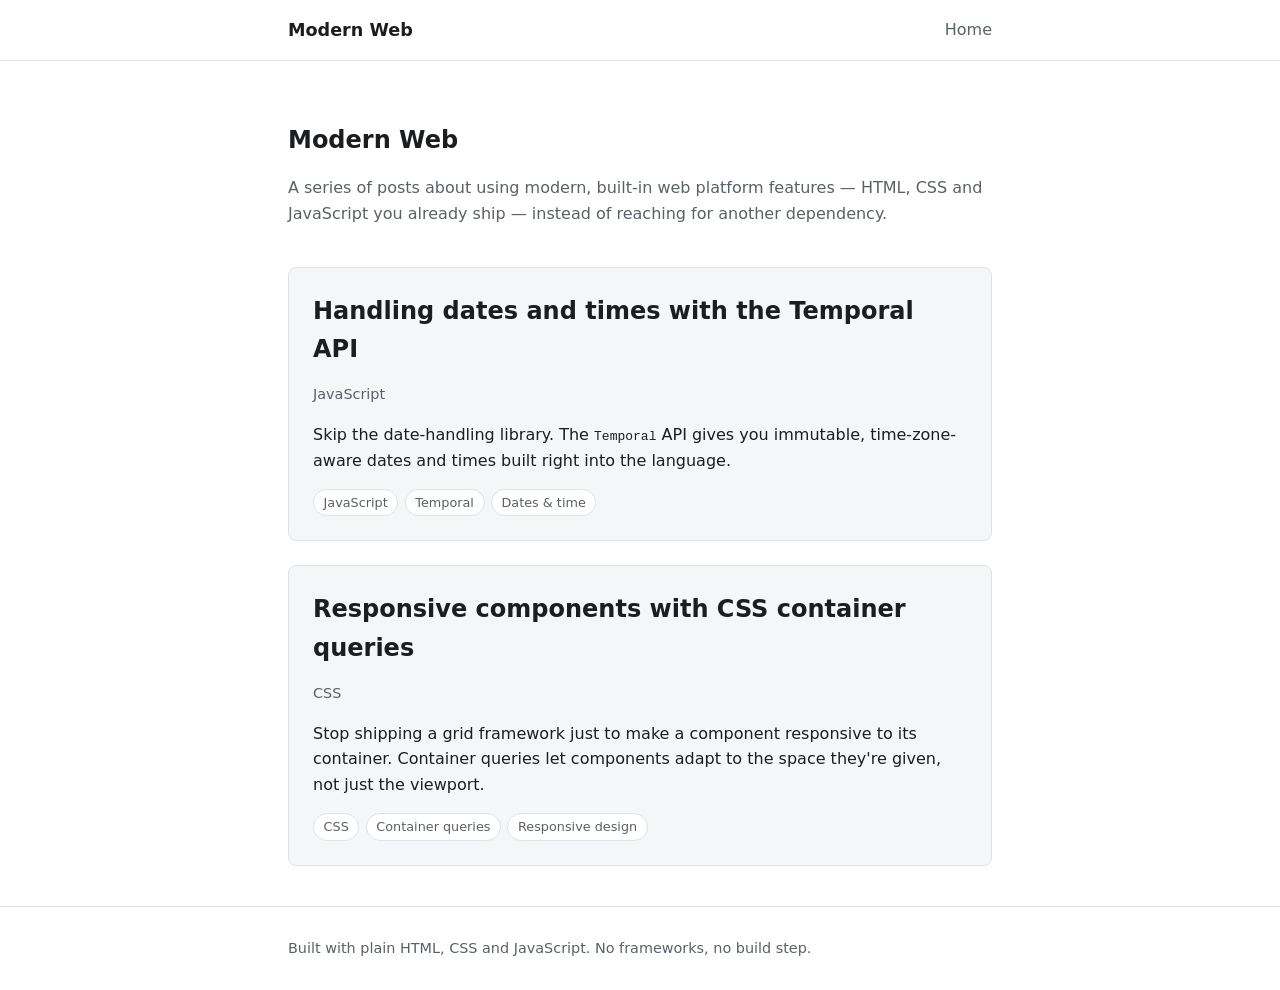
==== index.html @ 803cccfb "Add modern-web blog site with Temporal API and container queries posts Co-authored-by: thomas-oestda" ====
<!doctype html>
<html lang="en">
<head>
  <meta charset="utf-8">
  <meta name="viewport" content="width=device-width, initial-scale=1">
  <title>Modern Web — using the platform instead of dependencies</title>
  <meta name="description" content="A blog about using modern, built-in web platform features instead of adding extra dependencies to your projects.">
  <link rel="stylesheet" href="css/style.css">
</head>
<body>
  <header class="site-header">
    <nav class="site-nav">
      <a class="site-nav__brand" href="index.html">Modern Web</a>
      <ul class="site-nav__links">
        <li><a href="index.html">Home</a></li>
      </ul>
    </nav>
  </header>

  <main>
    <section class="page-intro">
      <h1>Modern Web</h1>
      <p>
        A series of posts about using modern, built-in web platform features —
        HTML, CSS and JavaScript you already ship — instead of reaching for
        another dependency.
      </p>
    </section>

    <ul class="post-list">
      <li class="post-card">
        <h2><a href="posts/temporal-api-for-dates.html">Handling dates and times with the Temporal API</a></h2>
        <p class="post-card__meta">JavaScript</p>
        <p>
          Skip the date-handling library. The <code>Temporal</code> API gives
          you immutable, time-zone-aware dates and times built right into the
          language.
        </p>
        <ul class="tag-list">
          <li>JavaScript</li>
          <li>Temporal</li>
          <li>Dates &amp; time</li>
        </ul>
      </li>
      <li class="post-card">
        <h2><a href="posts/container-queries.html">Responsive components with CSS container queries</a></h2>
        <p class="post-card__meta">CSS</p>
        <p>
          Stop shipping a grid framework just to make a component responsive
          to its container. Container queries let components adapt to the
          space they're given, not just the viewport.
        </p>
        <ul class="tag-list">
          <li>CSS</li>
          <li>Container queries</li>
          <li>Responsive design</li>
        </ul>
      </li>
    </ul>
  </main>

  <footer class="site-footer">
    <div>
      <p>Built with plain HTML, CSS and JavaScript. No frameworks, no build step.</p>
    </div>
  </footer>

  <script src="js/main.js"></script>
</body>
</html>
---- css/style.css ----
/* ==========================================================================
   Modern Web — shared styles
   Plain CSS only. No preprocessor, no framework.
   ========================================================================== */

:root {
  color-scheme: light dark;

  --color-bg: #ffffff;
  --color-surface: #f5f6f8;
  --color-text: #1b1d1f;
  --color-text-muted: #5b6067;
  --color-accent: #2a6df4;
  --color-border: #dfe2e6;

  --max-width: 46rem;
  --radius: 0.5rem;
  --space-1: 0.5rem;
  --space-2: 1rem;
  --space-3: 1.5rem;
  --space-4: 2.5rem;

  font-size: 100%;
}

@media (prefers-color-scheme: dark) {
  :root {
    --color-bg: #14161a;
    --color-surface: #1e2126;
    --color-text: #e7e9ec;
    --color-text-muted: #a3a9b2;
    --color-accent: #6ea2ff;
    --color-border: #2c3037;
  }
}

* {
  box-sizing: border-box;
}

html {
  color-scheme: light dark;
}

body {
  margin: 0;
  font-family: system-ui, -apple-system, "Segoe UI", Roboto, sans-serif;
  line-height: 1.6;
  color: var(--color-text);
  background-color: var(--color-bg);
}

a {
  color: var(--color-accent);
}

.site-header {
  border-bottom: 1px solid var(--color-border);
}

.site-nav {
  max-width: var(--max-width);
  margin: 0 auto;
  padding: var(--space-2);
  display: flex;
  align-items: center;
  justify-content: space-between;
  gap: var(--space-2);
}

.site-nav__brand {
  font-weight: 700;
  font-size: 1.1rem;
  text-decoration: none;
  color: var(--color-text);
}

.site-nav__links {
  display: flex;
  gap: var(--space-2);
  list-style: none;
  margin: 0;
  padding: 0;
}

.site-nav__links a {
  text-decoration: none;
  color: var(--color-text-muted);
}

.site-nav__links a:hover,
.site-nav__links a:focus-visible {
  color: var(--color-accent);
}

main {
  max-width: var(--max-width);
  margin: 0 auto;
  padding: var(--space-4) var(--space-2);
}

.page-intro {
  margin-bottom: var(--space-4);
}

.page-intro h1 {
  margin-bottom: var(--space-1);
}

.page-intro p {
  color: var(--color-text-muted);
}

.post-list {
  display: grid;
  gap: var(--space-3);
  list-style: none;
  margin: 0;
  padding: 0;
}

.post-card {
  border: 1px solid var(--color-border);
  border-radius: var(--radius);
  padding: var(--space-3);
  background-color: var(--color-surface);
}

.post-card h2 {
  margin-top: 0;
  margin-bottom: var(--space-1);
}

.post-card h2 a {
  text-decoration: none;
  color: var(--color-text);
}

.post-card h2 a:hover,
.post-card h2 a:focus-visible {
  color: var(--color-accent);
}

.post-card__meta {
  color: var(--color-text-muted);
  font-size: 0.9rem;
  margin-bottom: var(--space-1);
}

.tag-list {
  display: flex;
  flex-wrap: wrap;
  gap: 0.4rem;
  list-style: none;
  margin: var(--space-1) 0 0;
  padding: 0;
}

.tag-list li {
  background-color: var(--color-bg);
  border: 1px solid var(--color-border);
  border-radius: 999px;
  padding: 0.15rem 0.6rem;
  font-size: 0.8rem;
  color: var(--color-text-muted);
}

.post h1 {
  margin-bottom: var(--space-1);
}

.post-meta {
  color: var(--color-text-muted);
  font-size: 0.9rem;
  margin-bottom: var(--space-3);
}

.post pre {
  background-color: var(--color-surface);
  border: 1px solid var(--color-border);
  border-radius: var(--radius);
  padding: var(--space-2);
  overflow-x: auto;
}

.post code {
  font-family: "SFMono-Regular", Consolas, "Liberation Mono", Menlo, monospace;
  font-size: 0.9em;
}

.post :not(pre) > code {
  background-color: var(--color-surface);
  border-radius: 0.25rem;
  padding: 0.1rem 0.35rem;
}

.demo {
  border: 1px dashed var(--color-border);
  border-radius: var(--radius);
  padding: var(--space-3);
  margin: var(--space-3) 0;
  background-color: var(--color-surface);
}

.demo h2 {
  margin-top: 0;
}

.demo__output {
  font-weight: 600;
}

.demo__note {
  color: var(--color-text-muted);
  font-size: 0.9rem;
}

.back-link {
  display: inline-block;
  margin-top: var(--space-4);
}

.site-footer {
  border-top: 1px solid var(--color-border);
  color: var(--color-text-muted);
  font-size: 0.9rem;
}

.site-footer div {
  max-width: var(--max-width);
  margin: 0 auto;
  padding: var(--space-2);
}

/* ---- Container queries demo ------------------------------------------- */

.resizable-container {
  container-type: inline-size;
  container-name: demo-card;
  resize: horizontal;
  overflow: auto;
  min-width: 12rem;
  max-width: 100%;
  border: 1px solid var(--color-border);
  border-radius: var(--radius);
}

.demo-card {
  display: flex;
  flex-direction: column;
  gap: var(--space-1);
  padding: var(--space-2);
}

.demo-card__badge {
  align-self: flex-start;
  background-color: var(--color-accent);
  color: var(--color-bg);
  border-radius: 999px;
  padding: 0.1rem 0.6rem;
  font-size: 0.8rem;
}

/* Narrow layout is the default (mobile-first). */
@container demo-card (min-width: 420px) {
  .demo-card {
    flex-direction: row;
    align-items: center;
    justify-content: space-between;
  }
}

@container demo-card (min-width: 420px) {
  .demo-card__badge {
    align-self: center;
  }
}
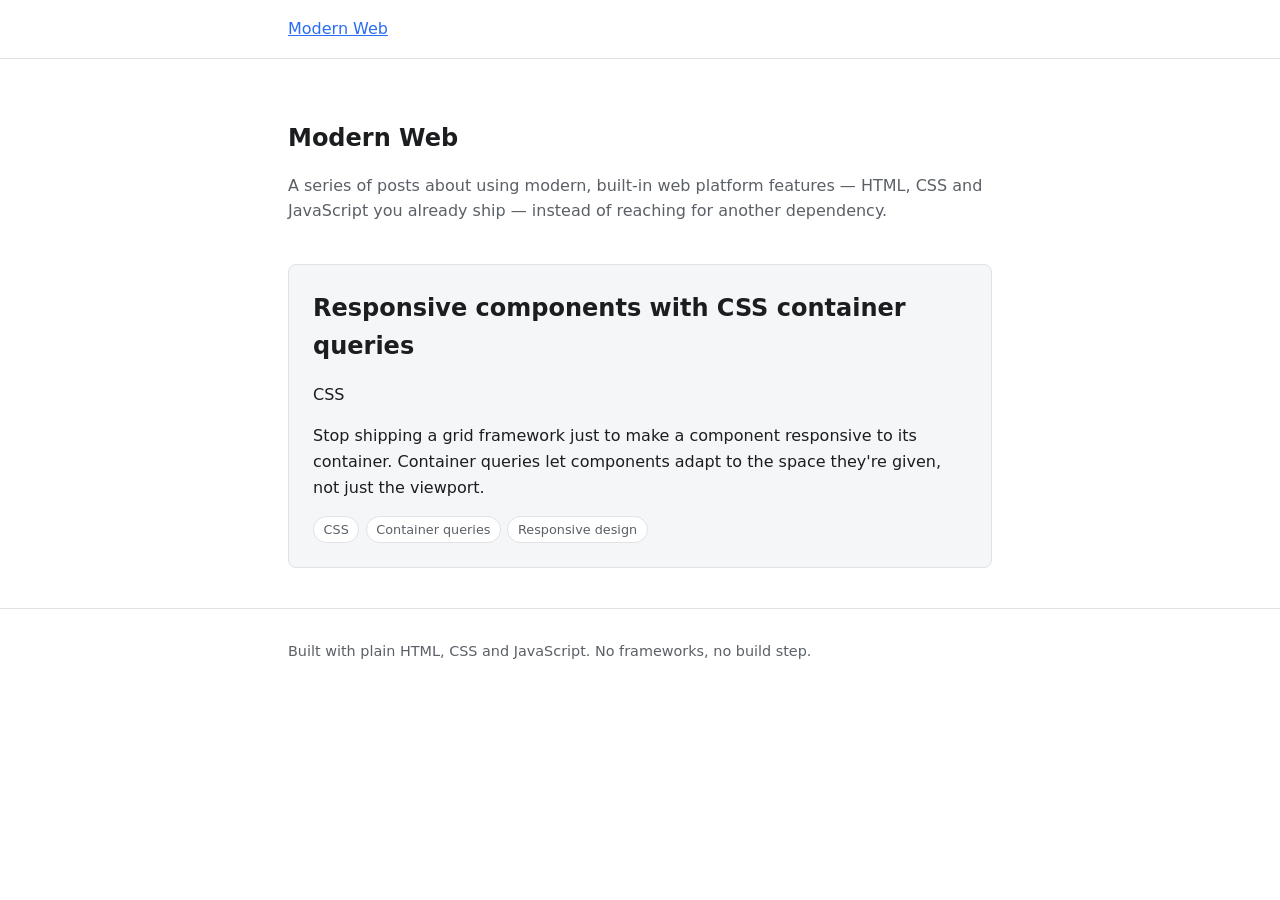
==== commit 7c14cff0: "Refactor HTML structure and CSS styles; remove unused JavaScript files" ====
--- a/index.html
+++ b/index.html
@@ -1,70 +1,61 @@
 <!doctype html>
 <html lang="en">
-<head>
-  <meta charset="utf-8">
-  <meta name="viewport" content="width=device-width, initial-scale=1">
-  <title>Modern Web — using the platform instead of dependencies</title>
-  <meta name="description" content="A blog about using modern, built-in web platform features instead of adding extra dependencies to your projects.">
-  <link rel="stylesheet" href="css/style.css">
-</head>
-<body>
-  <header class="site-header">
-    <nav class="site-nav">
-      <a class="site-nav__brand" href="index.html">Modern Web</a>
-      <ul class="site-nav__links">
-        <li><a href="index.html">Home</a></li>
+  <head>
+    <meta charset="utf-8" />
+    <meta name="viewport" content="width=device-width, initial-scale=1" />
+    <title>Modern Web</title>
+    <meta
+      name="description"
+      content="A blog about using modern, built-in web platform features."
+    />
+    <link rel="stylesheet" href="css/style.css" />
+  </head>
+  <body>
+    <header class="site-header">
+      <nav class="site-nav">
+        <a class="site-nav__brand" href="index.html">Modern Web</a>
+      </nav>
+    </header>
+
+    <main>
+      <section class="page-intro">
+        <h1>Modern Web</h1>
+        <p>
+          A series of posts about using modern, built-in web platform features —
+          HTML, CSS and JavaScript you already ship — instead of reaching for
+          another dependency.
+        </p>
+      </section>
+
+      <ul class="post-list">
+        <li class="post-card">
+          <h2>
+            <a href="posts/container-queries.html"
+              >Responsive components with CSS container queries</a
+            >
+          </h2>
+          <p class="post-card__meta">CSS</p>
+          <p>
+            Stop shipping a grid framework just to make a component responsive
+            to its container. Container queries let components adapt to the
+            space they're given, not just the viewport.
+          </p>
+          <ul class="tag-list">
+            <li>CSS</li>
+            <li>Container queries</li>
+            <li>Responsive design</li>
+          </ul>
+        </li>
       </ul>
-    </nav>
-  </header>
+    </main>
 
-  <main>
-    <section class="page-intro">
-      <h1>Modern Web</h1>
-      <p>
-        A series of posts about using modern, built-in web platform features —
-        HTML, CSS and JavaScript you already ship — instead of reaching for
-        another dependency.
-      </p>
-    </section>
-
-    <ul class="post-list">
-      <li class="post-card">
-        <h2><a href="posts/temporal-api-for-dates.html">Handling dates and times with the Temporal API</a></h2>
-        <p class="post-card__meta">JavaScript</p>
+    <footer class="site-footer">
+      <div>
         <p>
-          Skip the date-handling library. The <code>Temporal</code> API gives
-          you immutable, time-zone-aware dates and times built right into the
-          language.
+          Built with plain HTML, CSS and JavaScript. No frameworks, no build
+          step.
         </p>
-        <ul class="tag-list">
-          <li>JavaScript</li>
-          <li>Temporal</li>
-          <li>Dates &amp; time</li>
-        </ul>
-      </li>
-      <li class="post-card">
-        <h2><a href="posts/container-queries.html">Responsive components with CSS container queries</a></h2>
-        <p class="post-card__meta">CSS</p>
-        <p>
-          Stop shipping a grid framework just to make a component responsive
-          to its container. Container queries let components adapt to the
-          space they're given, not just the viewport.
-        </p>
-        <ul class="tag-list">
-          <li>CSS</li>
-          <li>Container queries</li>
-          <li>Responsive design</li>
-        </ul>
-      </li>
-    </ul>
-  </main>
-
-  <footer class="site-footer">
-    <div>
-      <p>Built with plain HTML, CSS and JavaScript. No frameworks, no build step.</p>
-    </div>
-  </footer>
-
-  <script src="js/main.js"></script>
-</body>
+      </div>
+    </footer>
+  </body>
 </html>
--- a/css/style.css
+++ b/css/style.css
@@ -44,7 +44,12 @@
 
 body {
   margin: 0;
-  font-family: system-ui, -apple-system, "Segoe UI", Roboto, sans-serif;
+  font-family:
+    system-ui,
+    -apple-system,
+    "Segoe UI",
+    Roboto,
+    sans-serif;
   line-height: 1.6;
   color: var(--color-text);
   background-color: var(--color-bg);
@@ -66,31 +71,13 @@
   align-items: center;
   justify-content: space-between;
   gap: var(--space-2);
-}
 
-.site-nav__brand {
-  font-weight: 700;
-  font-size: 1.1rem;
-  text-decoration: none;
-  color: var(--color-text);
-}
-
-.site-nav__links {
-  display: flex;
-  gap: var(--space-2);
-  list-style: none;
-  margin: 0;
-  padding: 0;
-}
-
-.site-nav__links a {
-  text-decoration: none;
-  color: var(--color-text-muted);
-}
-
-.site-nav__links a:hover,
-.site-nav__links a:focus-visible {
-  color: var(--color-accent);
+  &__brand {
+    font-weight: 700;
+    font-size: 1.1rem;
+    text-decoration: none;
+    color: var(--color-text);
+  }
 }
 
 main {
@@ -101,14 +88,14 @@
 
 .page-intro {
   margin-bottom: var(--space-4);
-}
 
-.page-intro h1 {
-  margin-bottom: var(--space-1);
-}
+  h1 {
+    margin-bottom: var(--space-1);
+  }
 
-.page-intro p {
-  color: var(--color-text-muted);
+  p {
+    color: var(--color-text-muted);
+  }
 }
 
 .post-list {
@@ -124,27 +111,27 @@
   border-radius: var(--radius);
   padding: var(--space-3);
   background-color: var(--color-surface);
-}
 
-.post-card h2 {
-  margin-top: 0;
-  margin-bottom: var(--space-1);
-}
+  h2 {
+    margin-top: 0;
+    margin-bottom: var(--space-1);
 
-.post-card h2 a {
-  text-decoration: none;
-  color: var(--color-text);
-}
+    a {
+      text-decoration: none;
+      color: var(--color-text);
 
-.post-card h2 a:hover,
-.post-card h2 a:focus-visible {
-  color: var(--color-accent);
-}
+      &:hover,
+      &:focus-visible {
+        color: var(--color-accent);
+      }
+    }
+  }
 
-.post-card__meta {
-  color: var(--color-text-muted);
-  font-size: 0.9rem;
-  margin-bottom: var(--space-1);
+  &__meta {
+    color: var(--color-text-muted);
+    font-size: 0.9rem;
+    margin-bottom: var(--space-1);
+  }
 }
 
 .tag-list {
@@ -154,65 +141,19 @@
   list-style: none;
   margin: var(--space-1) 0 0;
   padding: 0;
-}
 
-.tag-list li {
-  background-color: var(--color-bg);
-  border: 1px solid var(--color-border);
-  border-radius: 999px;
-  padding: 0.15rem 0.6rem;
-  font-size: 0.8rem;
-  color: var(--color-text-muted);
+  li {
+    background-color: var(--color-bg);
+    border: 1px solid var(--color-border);
+    border-radius: 999px;
+    padding: 0.15rem 0.6rem;
+    font-size: 0.8rem;
+    color: var(--color-text-muted);
+  }
 }
 
 .post h1 {
   margin-bottom: var(--space-1);
-}
-
-.post-meta {
-  color: var(--color-text-muted);
-  font-size: 0.9rem;
-  margin-bottom: var(--space-3);
-}
-
-.post pre {
-  background-color: var(--color-surface);
-  border: 1px solid var(--color-border);
-  border-radius: var(--radius);
-  padding: var(--space-2);
-  overflow-x: auto;
-}
-
-.post code {
-  font-family: "SFMono-Regular", Consolas, "Liberation Mono", Menlo, monospace;
-  font-size: 0.9em;
-}
-
-.post :not(pre) > code {
-  background-color: var(--color-surface);
-  border-radius: 0.25rem;
-  padding: 0.1rem 0.35rem;
-}
-
-.demo {
-  border: 1px dashed var(--color-border);
-  border-radius: var(--radius);
-  padding: var(--space-3);
-  margin: var(--space-3) 0;
-  background-color: var(--color-surface);
-}
-
-.demo h2 {
-  margin-top: 0;
-}
-
-.demo__output {
-  font-weight: 600;
-}
-
-.demo__note {
-  color: var(--color-text-muted);
-  font-size: 0.9rem;
 }
 
 .back-link {
@@ -224,54 +165,10 @@
   border-top: 1px solid var(--color-border);
   color: var(--color-text-muted);
   font-size: 0.9rem;
-}
 
-.site-footer div {
-  max-width: var(--max-width);
-  margin: 0 auto;
-  padding: var(--space-2);
-}
-
-/* ---- Container queries demo ------------------------------------------- */
-
-.resizable-container {
-  container-type: inline-size;
-  container-name: demo-card;
-  resize: horizontal;
-  overflow: auto;
-  min-width: 12rem;
-  max-width: 100%;
-  border: 1px solid var(--color-border);
-  border-radius: var(--radius);
-}
-
-.demo-card {
-  display: flex;
-  flex-direction: column;
-  gap: var(--space-1);
-  padding: var(--space-2);
-}
-
-.demo-card__badge {
-  align-self: flex-start;
-  background-color: var(--color-accent);
-  color: var(--color-bg);
-  border-radius: 999px;
-  padding: 0.1rem 0.6rem;
-  font-size: 0.8rem;
-}
-
-/* Narrow layout is the default (mobile-first). */
-@container demo-card (min-width: 420px) {
-  .demo-card {
-    flex-direction: row;
-    align-items: center;
-    justify-content: space-between;
+  div {
+    max-width: var(--max-width);
+    margin: 0 auto;
+    padding: var(--space-2);
   }
 }
-
-@container demo-card (min-width: 420px) {
-  .demo-card__badge {
-    align-self: center;
-  }
-}
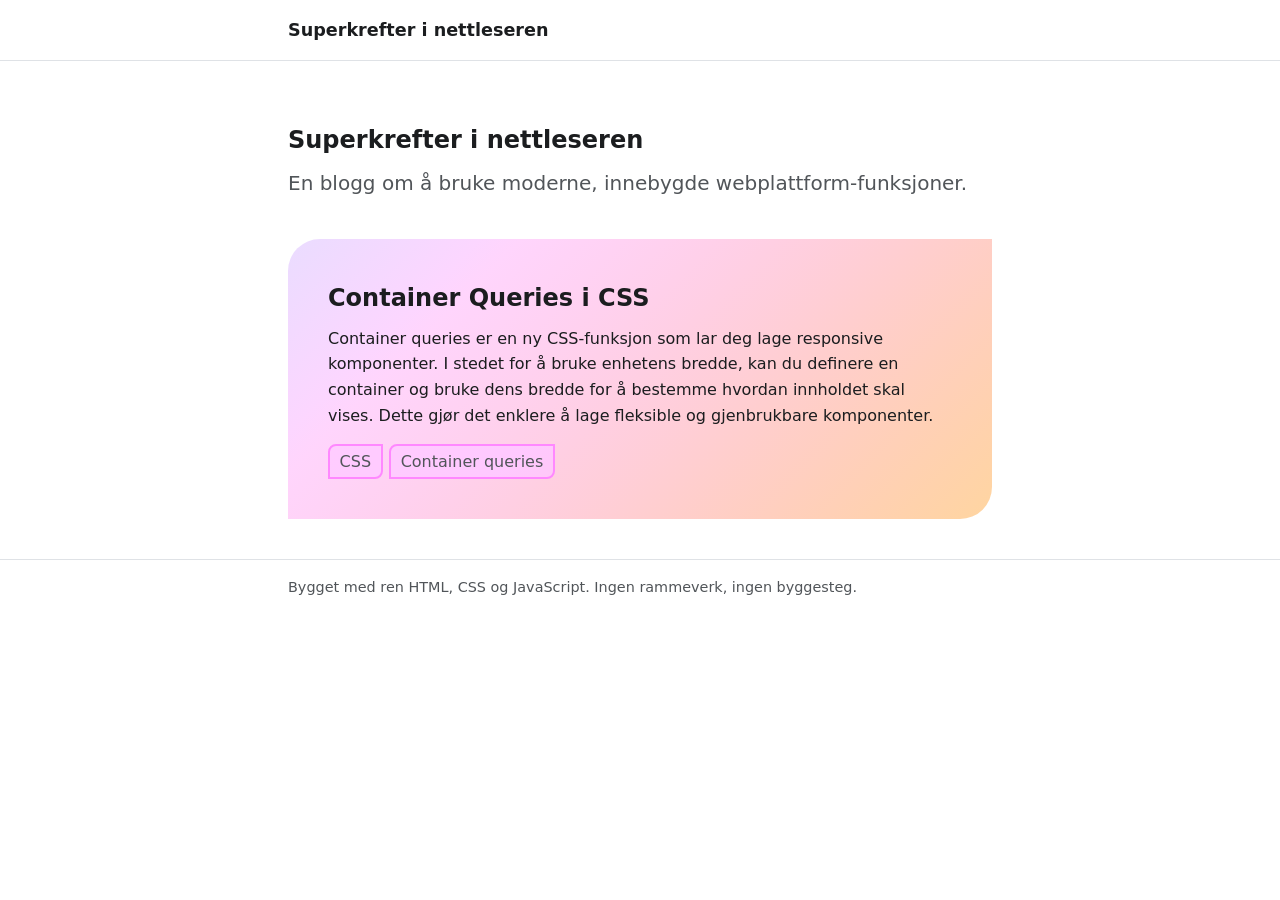
==== commit d45bd807: "Update styles and content for Norwegian localization; enhance CSS variables and structure" ====
--- a/index.html
+++ b/index.html
@@ -1,49 +1,47 @@
 <!doctype html>
-<html lang="en">
+<html lang="nb">
   <head>
     <meta charset="utf-8" />
     <meta name="viewport" content="width=device-width, initial-scale=1" />
-    <title>Modern Web</title>
+    <title>Superkrefter i nettleseren</title>
     <meta
       name="description"
-      content="A blog about using modern, built-in web platform features."
+      content="En blogg om å bruke moderne, innebygde webplattform-funksjoner."
     />
     <link rel="stylesheet" href="css/style.css" />
   </head>
   <body>
     <header class="site-header">
       <nav class="site-nav">
-        <a class="site-nav__brand" href="index.html">Modern Web</a>
+        <a class="site-nav__brand" href="index.html"
+          >Superkrefter i nettleseren</a
+        >
       </nav>
     </header>
 
     <main>
       <section class="page-intro">
-        <h1>Modern Web</h1>
-        <p>
-          A series of posts about using modern, built-in web platform features —
-          HTML, CSS and JavaScript you already ship — instead of reaching for
-          another dependency.
+        <h1>Superkrefter i nettleseren</h1>
+        <p class="ingress">
+          En blogg om å bruke moderne, innebygde webplattform-funksjoner.
         </p>
       </section>
 
       <ul class="post-list">
         <li class="post-card">
           <h2>
-            <a href="posts/container-queries.html"
-              >Responsive components with CSS container queries</a
-            >
+            <a href="posts/container-queries.html">Container Queries i CSS</a>
           </h2>
-          <p class="post-card__meta">CSS</p>
           <p>
-            Stop shipping a grid framework just to make a component responsive
-            to its container. Container queries let components adapt to the
-            space they're given, not just the viewport.
+            Container queries er en ny CSS-funksjon som lar deg lage responsive
+            komponenter. I stedet for å bruke enhetens bredde, kan du definere
+            en container og bruke dens bredde for å bestemme hvordan innholdet
+            skal vises. Dette gjør det enklere å lage fleksible og gjenbrukbare
+            komponenter.
           </p>
           <ul class="tag-list">
             <li>CSS</li>
             <li>Container queries</li>
-            <li>Responsive design</li>
           </ul>
         </li>
       </ul>
@@ -52,8 +50,8 @@
     <footer class="site-footer">
       <div>
         <p>
-          Built with plain HTML, CSS and JavaScript. No frameworks, no build
-          step.
+          Bygget med ren HTML, CSS og JavaScript. Ingen rammeverk, ingen
+          byggesteg.
         </p>
       </div>
     </footer>
--- a/css/style.css
+++ b/css/style.css
@@ -6,15 +6,24 @@
 :root {
   color-scheme: light dark;
 
-  --color-bg: #ffffff;
-  --color-surface: #f5f6f8;
+  --color-bg: #ffffffe8;
+  --color-surface: #f0f4fc;
   --color-text: #1b1d1f;
-  --color-text-muted: #5b6067;
-  --color-accent: #2a6df4;
+  --color-text-muted: #515559;
+  --color-text-inverted: #ffffff;
+  --color-accent: oklch(49.705% 0.24553 302.157);
+  --color-secondary: oklch(0.95 0.4 -60);
+  --color-secondary-surface: oklch(0.95 0.4 -60 / 0.1);
   --color-border: #dfe2e6;
-
+  --color-surface-linear: linear-gradient(
+    135deg in oklch,
+    oklch(0.92 0.06 -60),
+    oklch(0.92 0.1 60)
+  );
   --max-width: 46rem;
   --radius: 0.5rem;
+  --radius-sm: 0.5rem;
+  --radius-lg: 2rem;
   --space-1: 0.5rem;
   --space-2: 1rem;
   --space-3: 1.5rem;
@@ -59,6 +68,16 @@
   color: var(--color-accent);
 }
 
+p {
+  margin-top: 0;
+  margin-bottom: var(--space-2);
+}
+
+.ingress {
+  font-size: 1.25rem;
+  color: var(--color-text-muted);
+}
+
 .site-header {
   border-bottom: 1px solid var(--color-border);
 }
@@ -71,13 +90,21 @@
   align-items: center;
   justify-content: space-between;
   gap: var(--space-2);
+}
 
-  &__brand {
-    font-weight: 700;
-    font-size: 1.1rem;
-    text-decoration: none;
-    color: var(--color-text);
-  }
+.site-nav__brand {
+  font-weight: 700;
+  font-size: 1.1rem;
+  text-decoration: none;
+  color: var(--color-text);
+}
+
+.site-nav__links {
+  display: flex;
+  gap: var(--space-2);
+  list-style: none;
+  margin: 0;
+  padding: 0;
 }
 
 main {
@@ -107,30 +134,24 @@
 }
 
 .post-card {
-  border: 1px solid var(--color-border);
-  border-radius: var(--radius);
-  padding: var(--space-3);
-  background-color: var(--color-surface);
+  border-bottom-right-radius: var(--radius-lg);
+  border-top-left-radius: var(--radius-lg);
+  padding: var(--space-4);
+  background: var(--color-surface-linear);
 
   h2 {
     margin-top: 0;
     margin-bottom: var(--space-1);
-
-    a {
-      text-decoration: none;
-      color: var(--color-text);
-
-      &:hover,
-      &:focus-visible {
-        color: var(--color-accent);
-      }
-    }
   }
 
-  &__meta {
-    color: var(--color-text-muted);
-    font-size: 0.9rem;
-    margin-bottom: var(--space-1);
+  a {
+    text-decoration: none;
+    color: var(--color-text);
+
+    &:hover,
+    &:focus-visible {
+      color: var(--color-accent);
+    }
   }
 }
 
@@ -143,17 +164,13 @@
   padding: 0;
 
   li {
-    background-color: var(--color-bg);
-    border: 1px solid var(--color-border);
-    border-radius: 999px;
+    border-bottom-right-radius: var(--radius-sm);
+    border-top-left-radius: var(--radius-sm);
+    border: 2px solid var(--color-secondary);
     padding: 0.15rem 0.6rem;
-    font-size: 0.8rem;
     color: var(--color-text-muted);
+    background-color: var(--color-secondary-surface);
   }
-}
-
-.post h1 {
-  margin-bottom: var(--space-1);
 }
 
 .back-link {
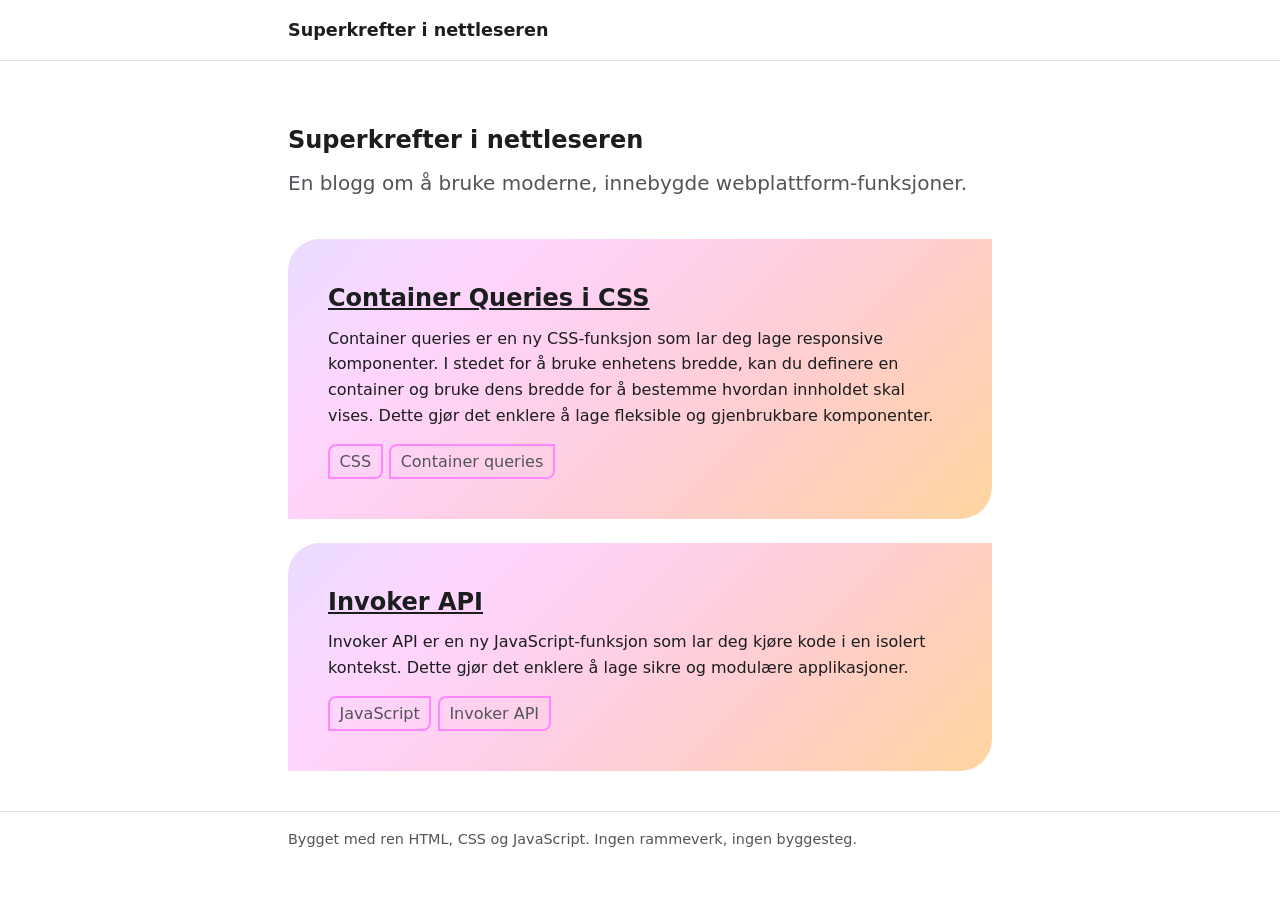
==== commit 14941ad7: "Enhance styles with new post-card properties and update main background gradient; add Invoker API po" ====
--- a/index.html
+++ b/index.html
@@ -44,6 +44,20 @@
             <li>Container queries</li>
           </ul>
         </li>
+        <li class="post-card">
+          <h2>
+            <a href="posts/invoker-api.html">Invoker API</a>
+          </h2>
+          <p>
+            Invoker API er en ny JavaScript-funksjon som lar deg kjøre kode i en
+            isolert kontekst. Dette gjør det enklere å lage sikre og modulære
+            applikasjoner.
+          </p>
+          <ul class="tag-list">
+            <li>JavaScript</li>
+            <li>Invoker API</li>
+          </ul>
+        </li>
       </ul>
     </main>
 
--- a/css/style.css
+++ b/css/style.css
@@ -13,13 +13,7 @@
   --color-text-inverted: #ffffff;
   --color-accent: oklch(49.705% 0.24553 302.157);
   --color-secondary: oklch(0.95 0.4 -60);
-  --color-secondary-surface: oklch(0.95 0.4 -60 / 0.1);
   --color-border: #dfe2e6;
-  --color-surface-linear: linear-gradient(
-    135deg in oklch,
-    oklch(0.92 0.06 -60),
-    oklch(0.92 0.1 60)
-  );
   --max-width: 46rem;
   --radius: 0.5rem;
   --radius-sm: 0.5rem;
@@ -41,6 +35,30 @@
     --color-accent: #6ea2ff;
     --color-border: #2c3037;
   }
+}
+
+@property --post-card-start-1 {
+  syntax: "<color>";
+  inherits: false;
+  initial-value: oklch(0.92 0.06 -60);
+}
+
+@property --post-card-start-2 {
+  syntax: "<color>";
+  inherits: false;
+  initial-value: oklch(0.92 0.1 60);
+}
+
+@property --post-card-stop-1 {
+  syntax: "<color>";
+  inherits: false;
+  initial-value: oklch(0.92 0.12 -25);
+}
+
+@property --post-card-stop-2 {
+  syntax: "<color>";
+  inherits: false;
+  initial-value: oklch(0.92 0.06 75);
 }
 
 * {
@@ -137,7 +155,14 @@
   border-bottom-right-radius: var(--radius-lg);
   border-top-left-radius: var(--radius-lg);
   padding: var(--space-4);
-  background: var(--color-surface-linear);
+  background: linear-gradient(
+    135deg in oklch,
+    var(--post-card-start-1),
+    var(--post-card-start-2)
+  );
+  transition:
+    --post-card-start-1 500ms ease-in-out,
+    --post-card-start-2 500ms ease-in-out;
 
   h2 {
     margin-top: 0;
@@ -145,13 +170,18 @@
   }
 
   a {
-    text-decoration: none;
     color: var(--color-text);
+    transition: color 500ms ease-in-out;
 
     &:hover,
     &:focus-visible {
       color: var(--color-accent);
     }
+  }
+
+  &:has(a:hover, a:focus-visible) {
+    --post-card-start-1: var(--post-card-stop-1);
+    --post-card-start-2: var(--post-card-stop-2);
   }
 }
 
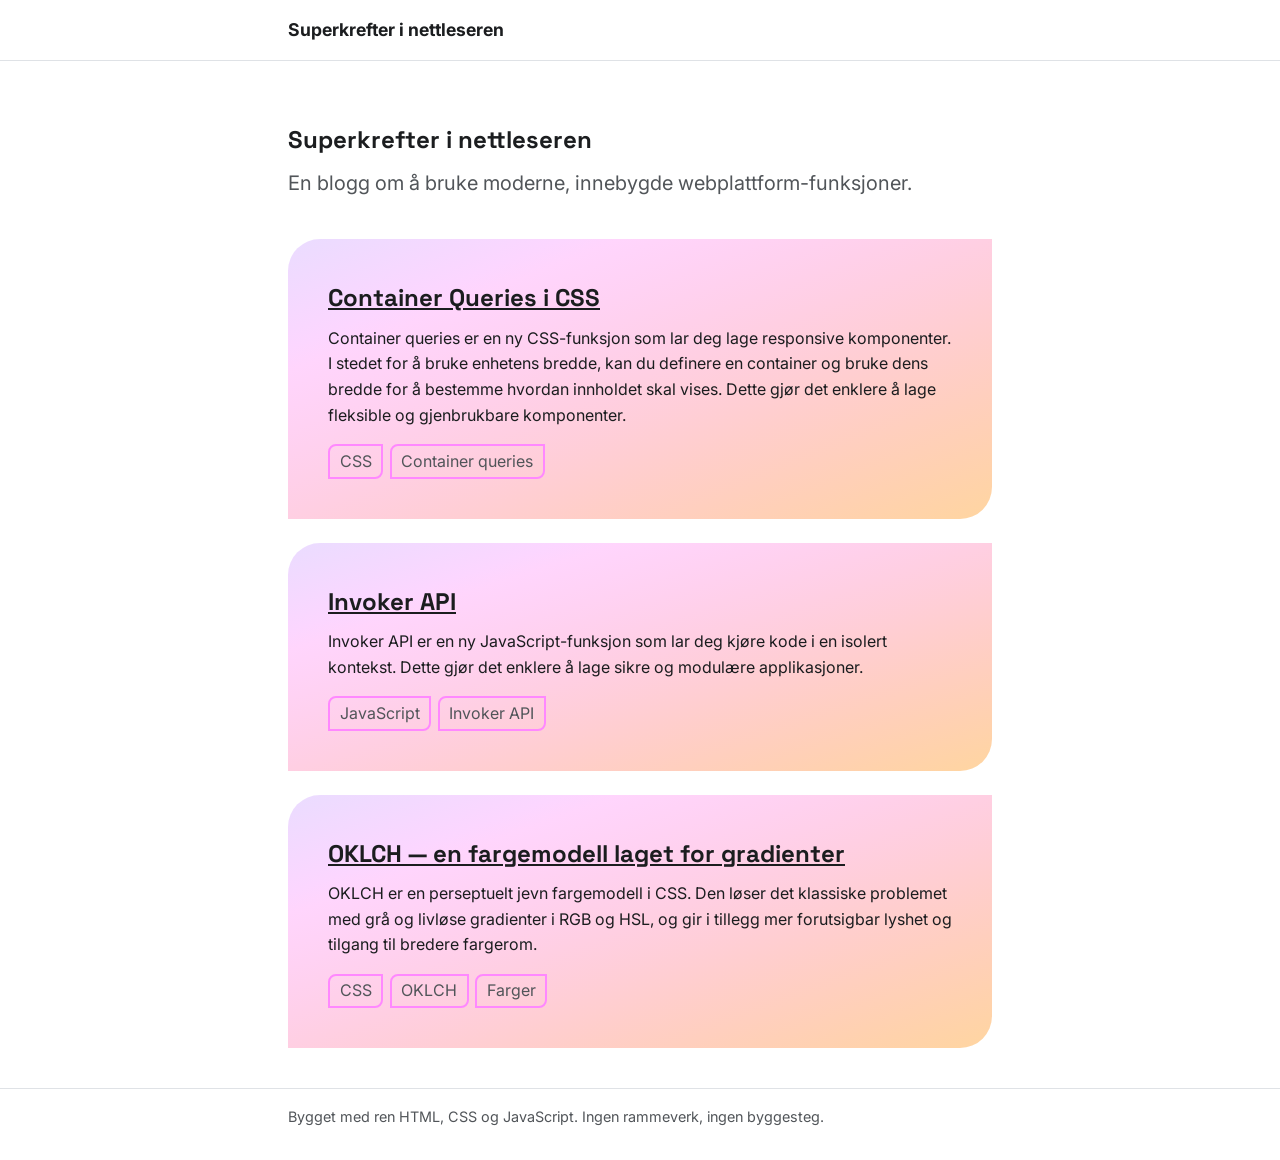
==== commit e491cf55: "Add new OKLCH color model post; update styles with new font properties and gradient adjustments" ====
--- a/index.html
+++ b/index.html
@@ -7,6 +7,12 @@
     <meta
       name="description"
       content="En blogg om å bruke moderne, innebygde webplattform-funksjoner."
+    />
+    <link rel="preconnect" href="https://fonts.googleapis.com" />
+    <link rel="preconnect" href="https://fonts.gstatic.com" crossorigin />
+    <link
+      rel="stylesheet"
+      href="https://fonts.googleapis.com/css2?family=Inter:ital,opsz,wght@0,14..32,100..900;1,14..32,100..900&family=Space+Grotesk:wght@300..700&display=swap"
     />
     <link rel="stylesheet" href="css/style.css" />
   </head>
@@ -58,6 +64,24 @@
             <li>Invoker API</li>
           </ul>
         </li>
+        <li class="post-card">
+          <h2>
+            <a href="posts/oklch-color-space.html"
+              >OKLCH — en fargemodell laget for gradienter</a
+            >
+          </h2>
+          <p>
+            OKLCH er en perseptuelt jevn fargemodell i CSS. Den løser det
+            klassiske problemet med grå og livløse gradienter i RGB og HSL, og
+            gir i tillegg mer forutsigbar lyshet og tilgang til bredere
+            fargerom.
+          </p>
+          <ul class="tag-list">
+            <li>CSS</li>
+            <li>OKLCH</li>
+            <li>Farger</li>
+          </ul>
+        </li>
       </ul>
     </main>
 
--- a/css/style.css
+++ b/css/style.css
@@ -14,6 +14,8 @@
   --color-accent: oklch(49.705% 0.24553 302.157);
   --color-secondary: oklch(0.95 0.4 -60);
   --color-border: #dfe2e6;
+  --font-heading: "Space Grotesk", system-ui, sans-serif;
+  --font-body: "Inter", system-ui, sans-serif;
   --max-width: 46rem;
   --radius: 0.5rem;
   --radius-sm: 0.5rem;
@@ -52,13 +54,13 @@
 @property --post-card-stop-1 {
   syntax: "<color>";
   inherits: false;
-  initial-value: oklch(0.92 0.12 -25);
+  initial-value: oklch(0.92 0.1 -90);
 }
 
 @property --post-card-stop-2 {
   syntax: "<color>";
   inherits: false;
-  initial-value: oklch(0.92 0.06 75);
+  initial-value: oklch(0.92 0.1 -30);
 }
 
 * {
@@ -71,15 +73,19 @@
 
 body {
   margin: 0;
-  font-family:
-    system-ui,
-    -apple-system,
-    "Segoe UI",
-    Roboto,
-    sans-serif;
+  font-family: var(--font-body);
   line-height: 1.6;
   color: var(--color-text);
   background-color: var(--color-bg);
+}
+
+h1,
+h2,
+h3,
+h4,
+h5,
+h6 {
+  font-family: var(--font-heading);
 }
 
 a {
@@ -156,7 +162,7 @@
   border-top-left-radius: var(--radius-lg);
   padding: var(--space-4);
   background: linear-gradient(
-    135deg in oklch,
+    to bottom right in oklch,
     var(--post-card-start-1),
     var(--post-card-start-2)
   );
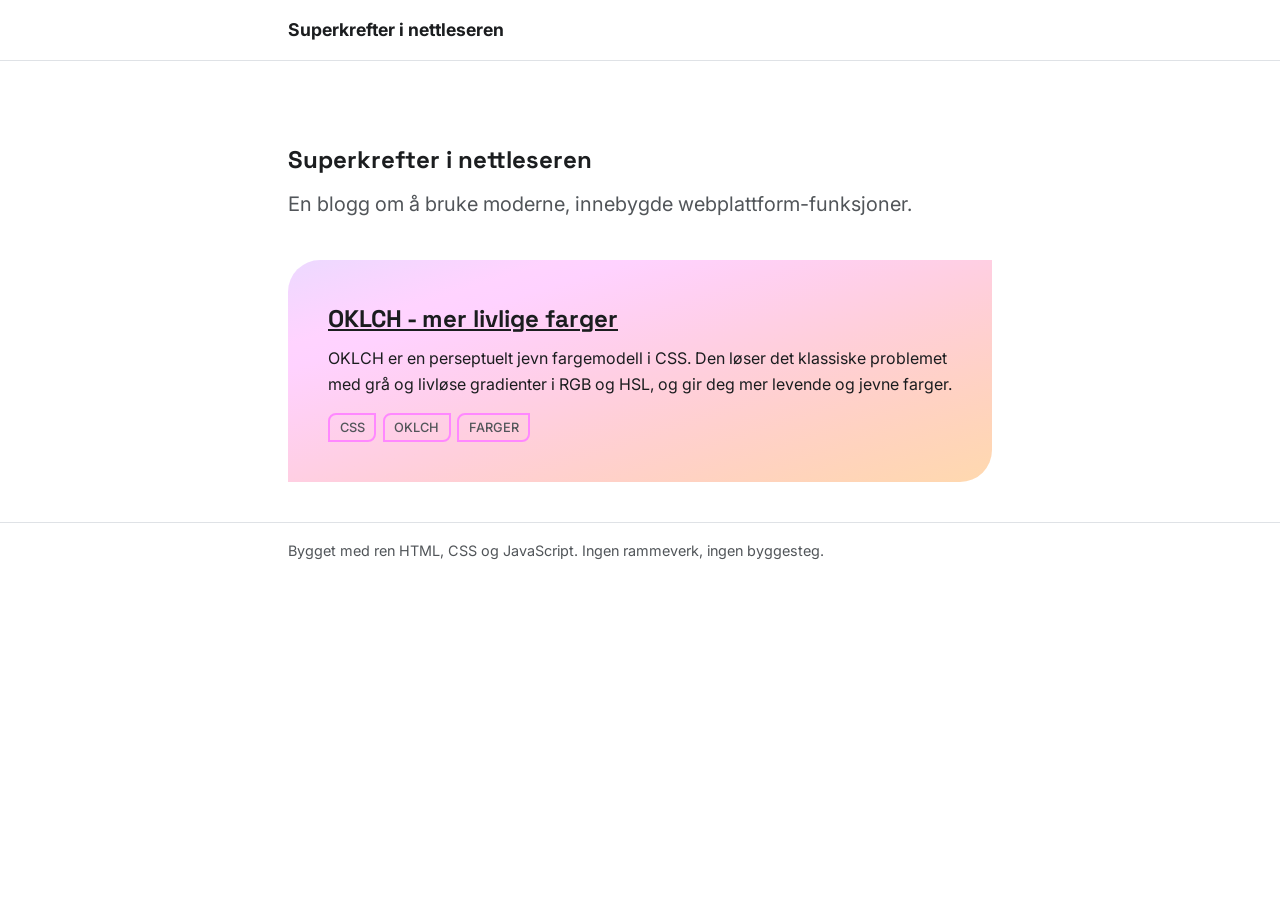
==== commit e54623db: "Update OKLCH color model implementation; enhance demo section with gradient examples and improve pos" ====
--- a/index.html
+++ b/index.html
@@ -36,45 +36,14 @@
       <ul class="post-list">
         <li class="post-card">
           <h2>
-            <a href="posts/container-queries.html">Container Queries i CSS</a>
-          </h2>
-          <p>
-            Container queries er en ny CSS-funksjon som lar deg lage responsive
-            komponenter. I stedet for å bruke enhetens bredde, kan du definere
-            en container og bruke dens bredde for å bestemme hvordan innholdet
-            skal vises. Dette gjør det enklere å lage fleksible og gjenbrukbare
-            komponenter.
-          </p>
-          <ul class="tag-list">
-            <li>CSS</li>
-            <li>Container queries</li>
-          </ul>
-        </li>
-        <li class="post-card">
-          <h2>
-            <a href="posts/invoker-api.html">Invoker API</a>
-          </h2>
-          <p>
-            Invoker API er en ny JavaScript-funksjon som lar deg kjøre kode i en
-            isolert kontekst. Dette gjør det enklere å lage sikre og modulære
-            applikasjoner.
-          </p>
-          <ul class="tag-list">
-            <li>JavaScript</li>
-            <li>Invoker API</li>
-          </ul>
-        </li>
-        <li class="post-card">
-          <h2>
             <a href="posts/oklch-color-space.html"
-              >OKLCH — en fargemodell laget for gradienter</a
+              >OKLCH - mer livlige farger</a
             >
           </h2>
           <p>
             OKLCH er en perseptuelt jevn fargemodell i CSS. Den løser det
             klassiske problemet med grå og livløse gradienter i RGB og HSL, og
-            gir i tillegg mer forutsigbar lyshet og tilgang til bredere
-            fargerom.
+            gir deg mer levende og jevne farger.
           </p>
           <ul class="tag-list">
             <li>CSS</li>
--- a/css/style.css
+++ b/css/style.css
@@ -42,25 +42,25 @@
 @property --post-card-start-1 {
   syntax: "<color>";
   inherits: false;
-  initial-value: oklch(0.92 0.06 -60);
+  initial-value: oklch(0.92 0.08 -60);
 }
 
 @property --post-card-start-2 {
   syntax: "<color>";
   inherits: false;
-  initial-value: oklch(0.92 0.1 60);
+  initial-value: oklch(0.92 0.08 60);
 }
 
 @property --post-card-stop-1 {
   syntax: "<color>";
   inherits: false;
-  initial-value: oklch(0.92 0.1 -90);
+  initial-value: oklch(0.92 0.08 -90);
 }
 
 @property --post-card-stop-2 {
   syntax: "<color>";
   inherits: false;
-  initial-value: oklch(0.92 0.1 -30);
+  initial-value: oklch(0.92 0.08 -30);
 }
 
 * {
@@ -85,6 +85,8 @@
 h4,
 h5,
 h6 {
+  margin-top: var(--space-4);
+  margin-bottom: var(--space-1);
   font-family: var(--font-heading);
 }
 
@@ -206,6 +208,9 @@
     padding: 0.15rem 0.6rem;
     color: var(--color-text-muted);
     background-color: var(--color-secondary-surface);
+    font-size: 0.8rem;
+    font-weight: 500;
+    text-transform: uppercase;
   }
 }
 
@@ -225,3 +230,53 @@
     padding: var(--space-2);
   }
 }
+
+.demo-oklch {
+  figure {
+    margin: 0;
+
+    figcaption {
+      text-align: center;
+      font-size: 0.9rem;
+      color: var(--color-text-muted);
+    }
+  }
+
+  .demo-oklch__gradient {
+    width: 100%;
+    height: 4rem;
+    border-radius: var(--radius);
+    background: linear-gradient(
+      to right in oklch,
+      oklch(60% 0.2 280),
+      oklch(85% 0.15 87)
+    );
+  }
+
+  .demo-oklch__gradient--old {
+    width: 100%;
+    height: 4rem;
+    border-radius: var(--radius);
+    background: linear-gradient(
+      to right,
+      rgb(110, 105, 243),
+      rgb(248, 198, 71)
+    );
+  }
+}
+
+.flex {
+  display: flex;
+  gap: var(--space-2);
+}
+
+.grid {
+  display: grid;
+  gap: var(--space-2);
+}
+
+.grid-2 {
+  display: grid;
+  gap: var(--space-2);
+  grid-template-columns: repeat(2, 1fr);
+}
